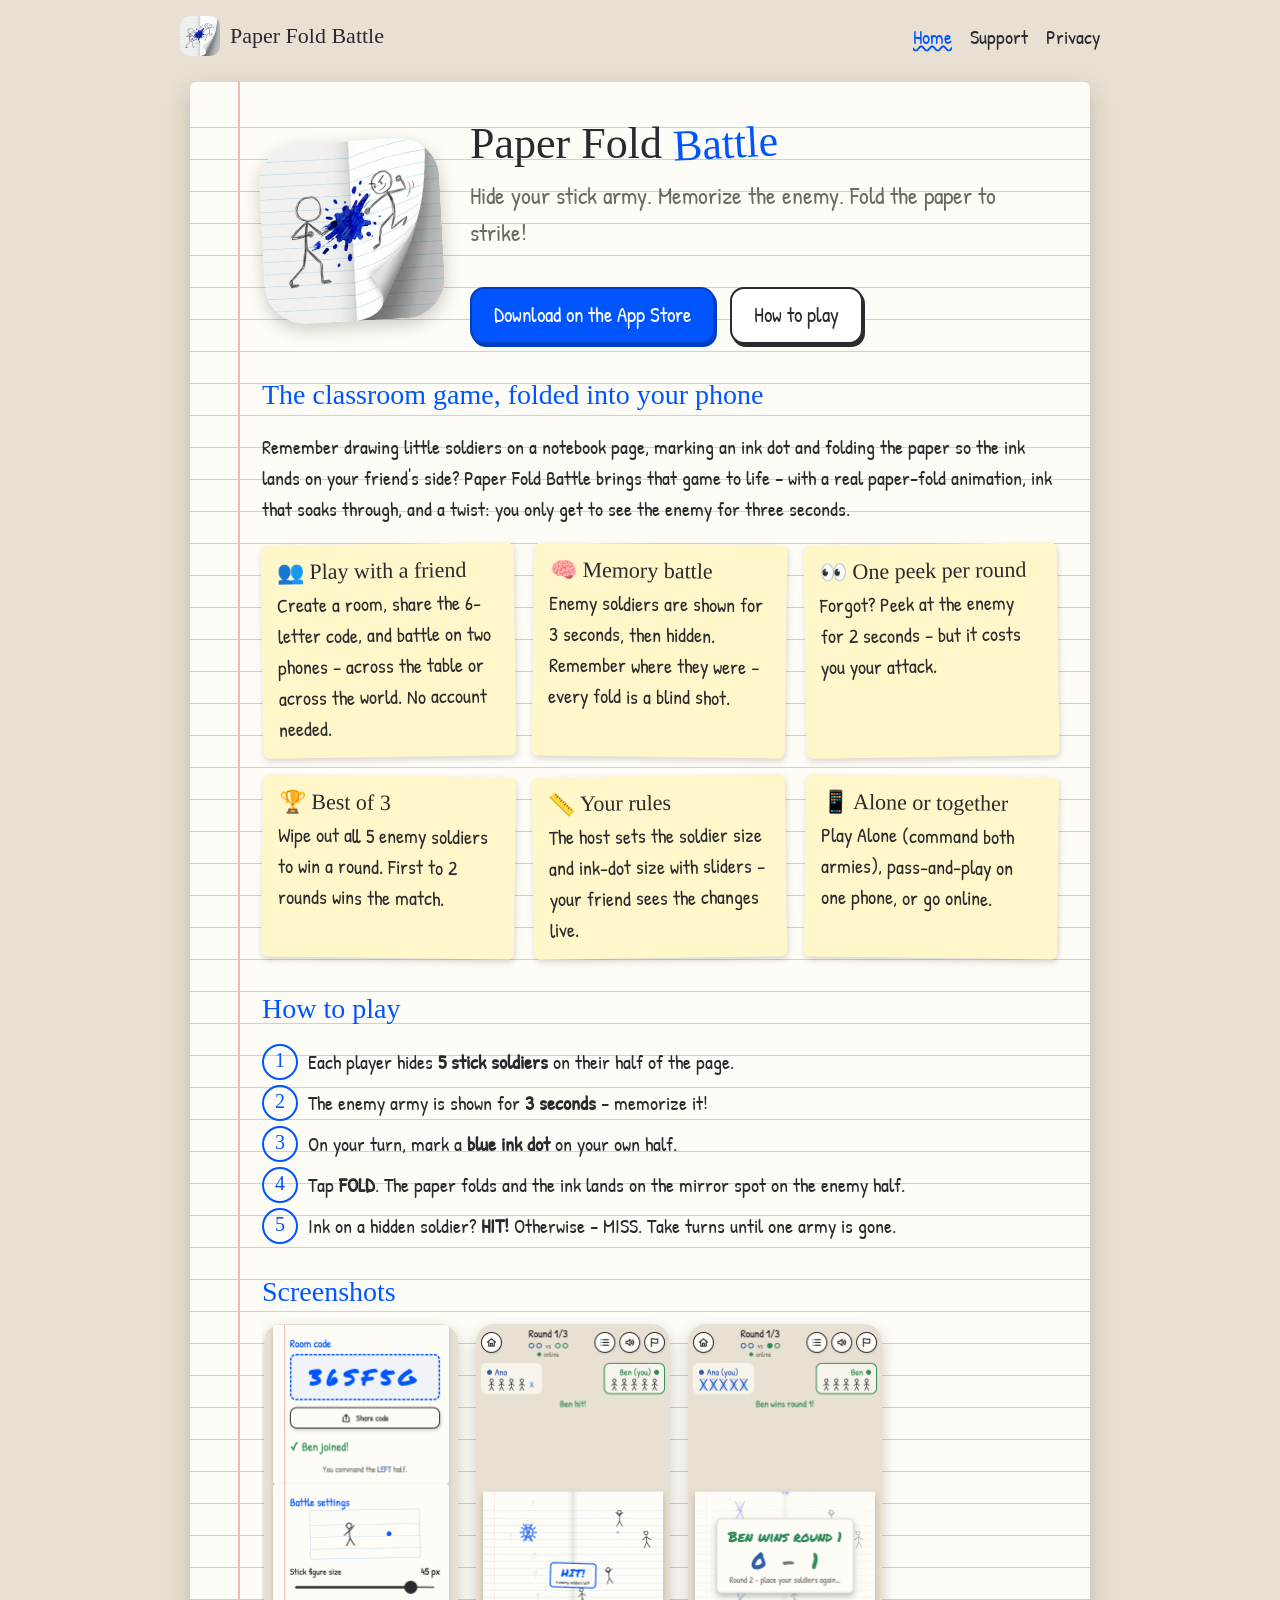
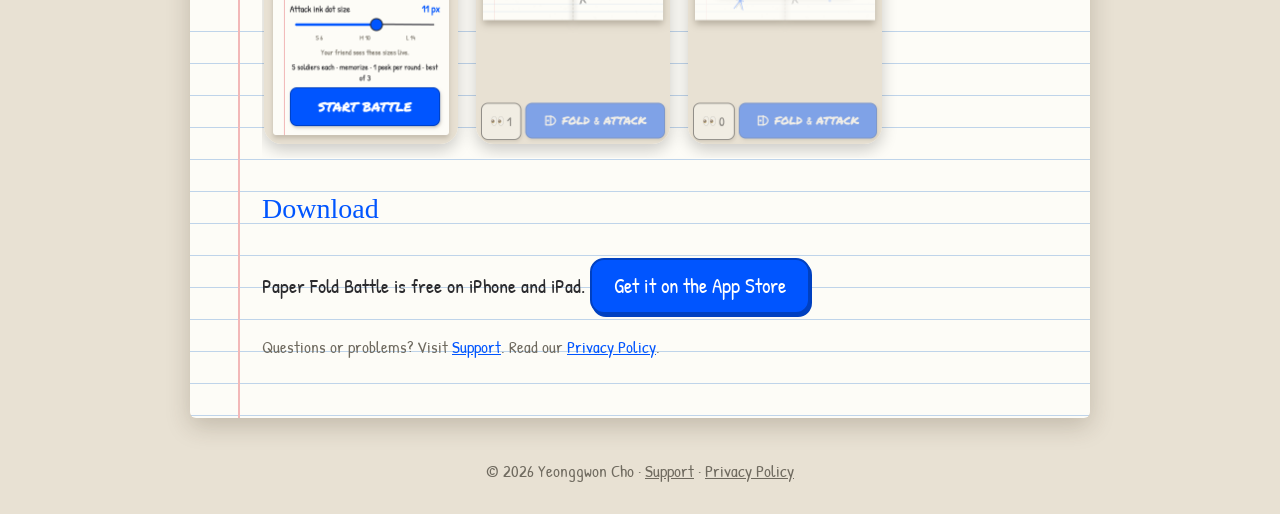
==== index.html @ 8d7d7742 "Paper Fold Battle website: home, support, privacy" ====
<!doctype html>
<html lang="en">
<head>
  <meta charset="utf-8" />
  <meta name="viewport" content="width=device-width, initial-scale=1" />
  <title>Paper Fold Battle – the notebook ink battle game</title>
  <meta name="description" content="Hide your stick army, memorize the enemy, then fold the paper to strike! Play alone, pass-and-play, or challenge a friend online with a room code." />
  <meta property="og:title" content="Paper Fold Battle" />
  <meta property="og:description" content="Mark. Fold. Splat! The notebook battle game – now on your phone." />
  <meta property="og:image" content="assets/icon-512.png" />
  <link rel="icon" href="assets/favicon.png" />
  <link rel="apple-touch-icon" href="assets/icon-512.png" />
  <link rel="stylesheet" href="style.css" />
</head>
<body>
  <nav class="nav">
    <a class="brand" href="index.html"><img src="assets/icon-512.png" alt="" />Paper Fold Battle</a>
    <a class="link" href="index.html" aria-current="page">Home</a>
    <a class="link" href="support.html">Support</a>
    <a class="link" href="privacy.html">Privacy</a>
  </nav>

  <main class="sheet">
    <section class="hero">
      <img class="icon" src="assets/icon-512.png" alt="Paper Fold Battle app icon: two stick figures and a blue ink splat on folded notebook paper" />
      <div>
        <h1>Paper Fold <span class="battle">Battle</span></h1>
        <p class="lead">Hide your stick army. Memorize the enemy. Fold the paper to strike!</p>
        <a class="btn primary" href="#download">Download on the App Store</a>
        <a class="btn" href="#how">How to play</a>
      </div>
    </section>

    <h2>The classroom game, folded into your phone</h2>
    <p>
      Remember drawing little soldiers on a notebook page, marking an ink dot and folding the paper
      so the ink lands on your friend's side? Paper Fold Battle brings that game to life – with a real
      paper-fold animation, ink that soaks through, and a twist: you only get to see the enemy for
      three seconds.
    </p>

    <div class="features">
      <div class="card">
        <h3>👥 Play with a friend</h3>
        <p>Create a room, share the 6-letter code, and battle on two phones – across the table or across the world. No account needed.</p>
      </div>
      <div class="card">
        <h3>🧠 Memory battle</h3>
        <p>Enemy soldiers are shown for 3 seconds, then hidden. Remember where they were – every fold is a blind shot.</p>
      </div>
      <div class="card">
        <h3>👀 One peek per round</h3>
        <p>Forgot? Peek at the enemy for 2 seconds – but it costs you your attack.</p>
      </div>
      <div class="card">
        <h3>🏆 Best of 3</h3>
        <p>Wipe out all 5 enemy soldiers to win a round. First to 2 rounds wins the match.</p>
      </div>
      <div class="card">
        <h3>📏 Your rules</h3>
        <p>The host sets the soldier size and ink-dot size with sliders – your friend sees the changes live.</p>
      </div>
      <div class="card">
        <h3>📱 Alone or together</h3>
        <p>Play Alone (command both armies), pass-and-play on one phone, or go online.</p>
      </div>
    </div>

    <h2 id="how">How to play</h2>
    <ol class="steps">
      <li>Each player hides <strong>5 stick soldiers</strong> on their half of the page.</li>
      <li>The enemy army is shown for <strong>3 seconds</strong> – memorize it!</li>
      <li>On your turn, mark a <strong>blue ink dot</strong> on your own half.</li>
      <li>Tap <strong>FOLD</strong>. The paper folds and the ink lands on the mirror spot on the enemy half.</li>
      <li>Ink on a hidden soldier? <strong>HIT!</strong> Otherwise – MISS. Take turns until one army is gone.</li>
    </ol>

    <h2>Screenshots</h2>
    <div class="shots">
      <img src="assets/shot-lobby.png" alt="Friend room with room code and size sliders" loading="lazy" />
      <img src="assets/shot-hit.png" alt="A blue ink hit crosses out an enemy soldier" loading="lazy" />
      <img src="assets/shot-round.png" alt="Round won banner" loading="lazy" />
    </div>

    <h2 id="download">Download</h2>
    <p>
      Paper Fold Battle is free on iPhone and iPad.
      <a class="btn primary" href="https://apps.apple.com/app/id6831756636">Get it on the App Store</a>
    </p>
    <p class="small">Questions or problems? Visit <a href="support.html">Support</a>. Read our <a href="privacy.html">Privacy Policy</a>.</p>
  </main>

  <footer>
    © 2026 Yeonggwon Cho · <a href="support.html">Support</a> · <a href="privacy.html">Privacy Policy</a>
  </footer>
</body>
</html>
---- style.css ----
/* Paper Fold Battle – notebook-paper style shared by every page. */
@import url('https://fonts.googleapis.com/css2?family=Patrick+Hand&family=Permanent+Marker&display=swap');

:root {
  --desk: #e8e1d3;
  --paper: #fdfcf7;
  --rule: #bfd4ea;
  --margin: #f2b8b8;
  --pencil: #2b2b2e;
  --muted: #6f6a5f;
  --ink: #0055ff;
  --ink-dark: #0040c0;
  --green: #2e8b57;
}

* { box-sizing: border-box; }

html { scroll-behavior: smooth; }

body {
  margin: 0;
  background: var(--desk);
  color: var(--pencil);
  font-family: 'Patrick Hand', 'Comic Sans MS', system-ui, sans-serif;
  font-size: 20px;
  line-height: 1.55;
}

a { color: var(--ink); }
a:hover { color: var(--ink-dark); }

/* ---------- top bar ---------- */
.nav {
  display: flex;
  align-items: center;
  gap: 18px;
  max-width: 960px;
  margin: 0 auto;
  padding: 16px 20px;
}
.nav .brand {
  display: flex;
  align-items: center;
  gap: 10px;
  font-family: 'Permanent Marker', cursive;
  font-size: 22px;
  color: var(--pencil);
  text-decoration: none;
  margin-right: auto;
}
.nav .brand img { width: 40px; height: 40px; border-radius: 10px; }
.nav a.link { text-decoration: none; color: var(--pencil); }
.nav a.link:hover, .nav a.link[aria-current='page'] { color: var(--ink); text-decoration: underline wavy; }

/* ---------- notebook sheet ---------- */
.sheet {
  position: relative;
  max-width: 900px;
  margin: 10px auto 40px;
  padding: 36px 32px 40px 72px;
  background-color: var(--paper);
  background-image: repeating-linear-gradient(to bottom, transparent 0, transparent 31px, var(--rule) 31px, var(--rule) 32px);
  background-position: 0 14px;
  border-radius: 6px;
  box-shadow: 0 8px 24px rgba(58, 47, 28, 0.22);
}
.sheet::before {
  content: '';
  position: absolute;
  top: 0;
  bottom: 0;
  left: 48px;
  width: 2px;
  background: var(--margin);
}

h1, h2, h3 { font-family: 'Permanent Marker', cursive; font-weight: normal; line-height: 1.2; }
h1 { font-size: 44px; margin: 0 0 6px; }
h2 { font-size: 28px; margin: 34px 0 8px; color: var(--ink); }
h3 { font-size: 22px; margin: 22px 0 4px; }
.lead { font-size: 24px; color: var(--muted); margin-top: 0; }
.small { font-size: 17px; color: var(--muted); }

/* ---------- hero ---------- */
.hero {
  display: grid;
  grid-template-columns: 180px 1fr;
  gap: 28px;
  align-items: center;
}
.hero img.icon {
  width: 180px;
  height: 180px;
  border-radius: 40px;
  box-shadow: 0 6px 18px rgba(0, 0, 0, 0.2);
  transform: rotate(-3deg);
}
.hero .battle { color: var(--ink); display: inline-block; transform: rotate(-3deg); }

.btn {
  display: inline-block;
  margin: 12px 10px 0 0;
  padding: 10px 22px;
  border: 2.5px solid var(--pencil);
  border-radius: 14px;
  background: #fff;
  color: var(--pencil);
  font-size: 21px;
  text-decoration: none;
  box-shadow: 2px 3px 0 var(--pencil);
}
.btn.primary { background: var(--ink); border-color: var(--ink-dark); color: #fff; box-shadow: 2px 3px 0 var(--ink-dark); }
.btn:hover { transform: translate(-1px, -1px); }

/* ---------- features ---------- */
.features { display: grid; grid-template-columns: repeat(auto-fit, minmax(240px, 1fr)); gap: 18px; margin-top: 10px; }
.card {
  background: #fff6c9;
  padding: 14px 16px;
  border-radius: 6px;
  box-shadow: 1px 3px 6px rgba(58, 47, 28, 0.18);
}
.card:nth-child(odd) { transform: rotate(-0.8deg); }
.card:nth-child(even) { transform: rotate(0.7deg); }
.card h3 { margin-top: 0; }
.card p { margin: 0; }

.steps { counter-reset: step; list-style: none; padding: 0; }
.steps li { counter-increment: step; margin: 10px 0; padding-left: 46px; position: relative; }
.steps li::before {
  content: counter(step);
  position: absolute;
  left: 0;
  top: -2px;
  width: 32px;
  height: 32px;
  border: 2.5px solid var(--ink);
  border-radius: 50%;
  color: var(--ink);
  text-align: center;
  line-height: 28px;
  font-family: 'Permanent Marker', cursive;
}

.shots { display: flex; gap: 18px; overflow-x: auto; padding: 8px 2px 14px; }
.shots img { height: 420px; border-radius: 18px; box-shadow: 0 6px 16px rgba(0, 0, 0, 0.2); }

/* ---------- FAQ ---------- */
details {
  background: #fff;
  border: 2px solid #ddd5c3;
  border-radius: 10px;
  padding: 10px 14px;
  margin: 10px 0;
}
summary { cursor: pointer; font-size: 21px; }
details[open] summary { color: var(--ink); margin-bottom: 6px; }

.contact {
  border: 3px dashed var(--ink);
  border-radius: 12px;
  padding: 14px 18px;
  background: rgba(0, 85, 255, 0.04);
}

table { border-collapse: collapse; width: 100%; font-size: 18px; background: #fff; }
th, td { border: 1px solid #ddd5c3; padding: 8px 10px; text-align: left; vertical-align: top; }
th { background: #f4efe2; }

footer { text-align: center; padding: 0 20px 30px; font-size: 17px; color: var(--muted); }
footer a { color: var(--muted); }

@media (max-width: 640px) {
  body { font-size: 18px; }
  .sheet { padding: 26px 18px 30px 46px; margin: 6px 8px 30px; }
  .sheet::before { left: 30px; }
  .hero { grid-template-columns: 1fr; text-align: center; }
  .hero img.icon { margin: 0 auto; width: 140px; height: 140px; border-radius: 32px; }
  h1 { font-size: 36px; }
  .nav { flex-wrap: wrap; }
  .shots img { height: 340px; }
  .table-wrap { overflow-x: auto; }
}
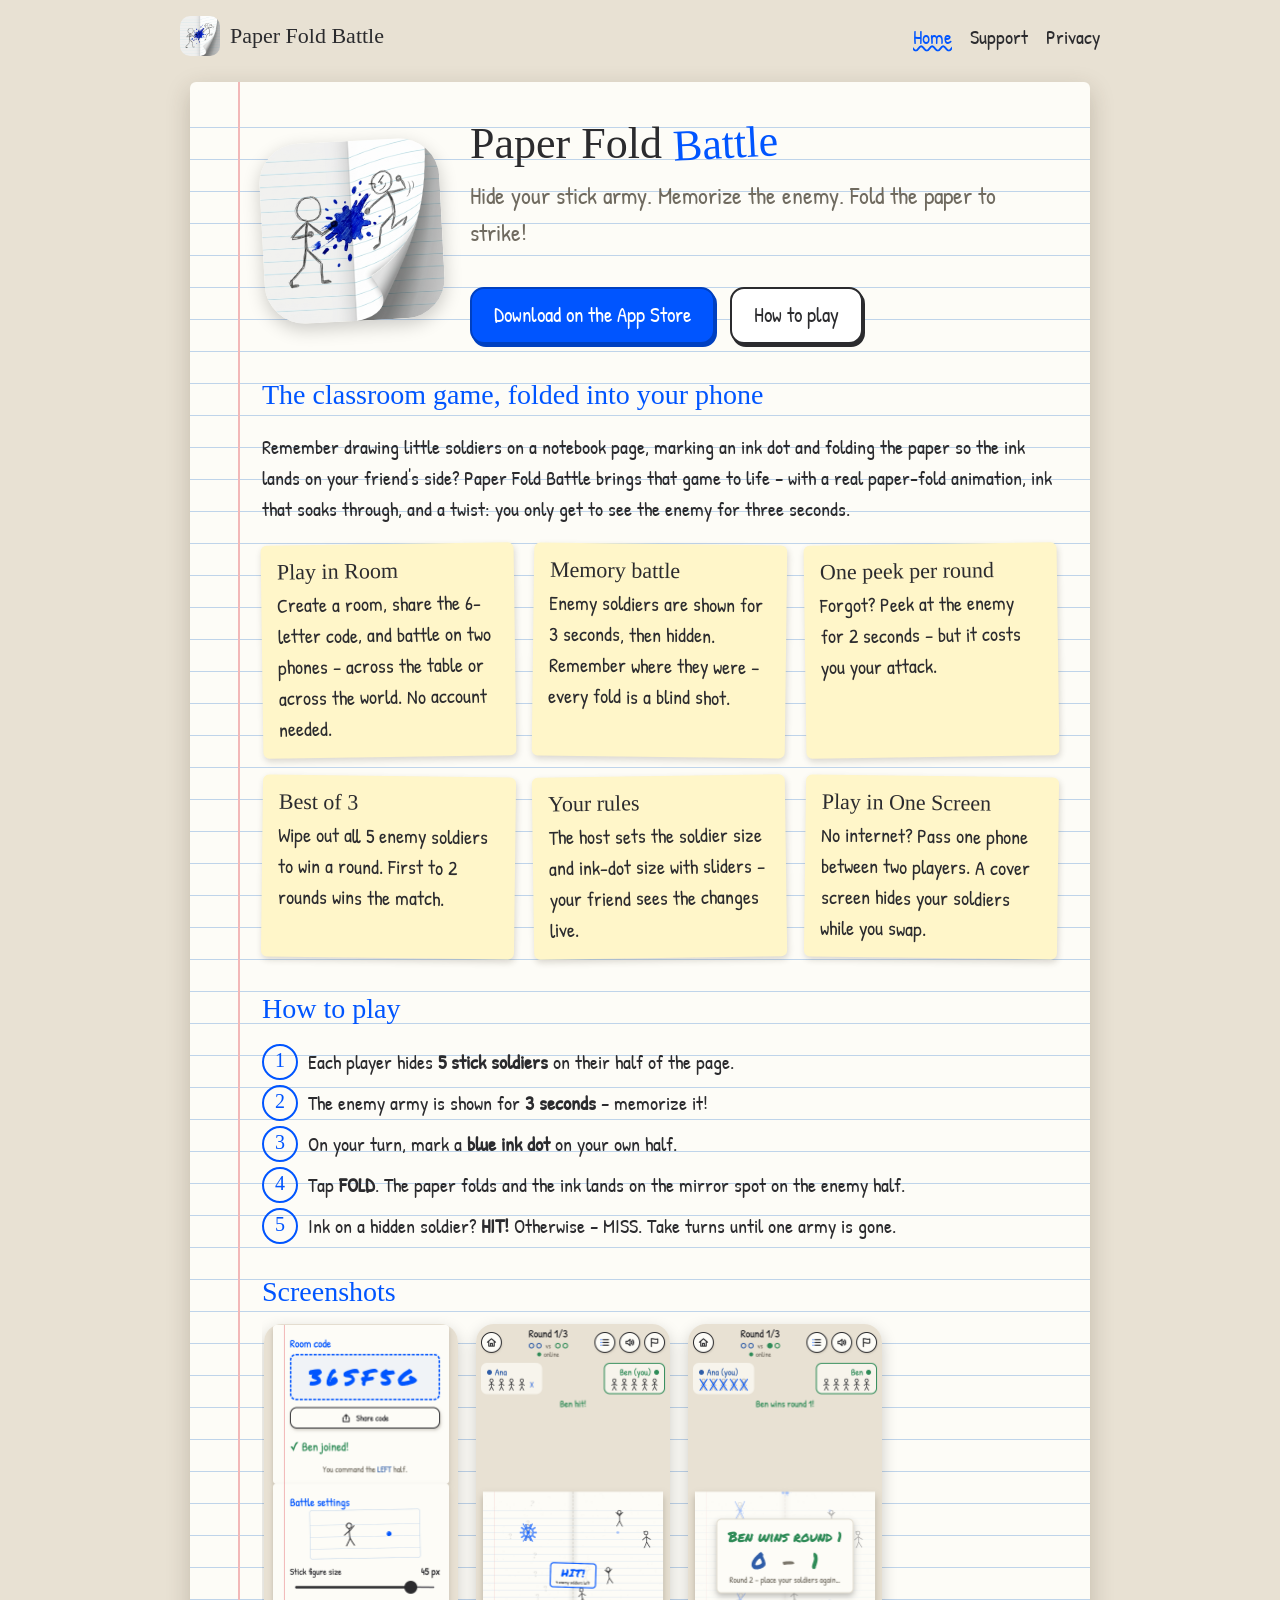
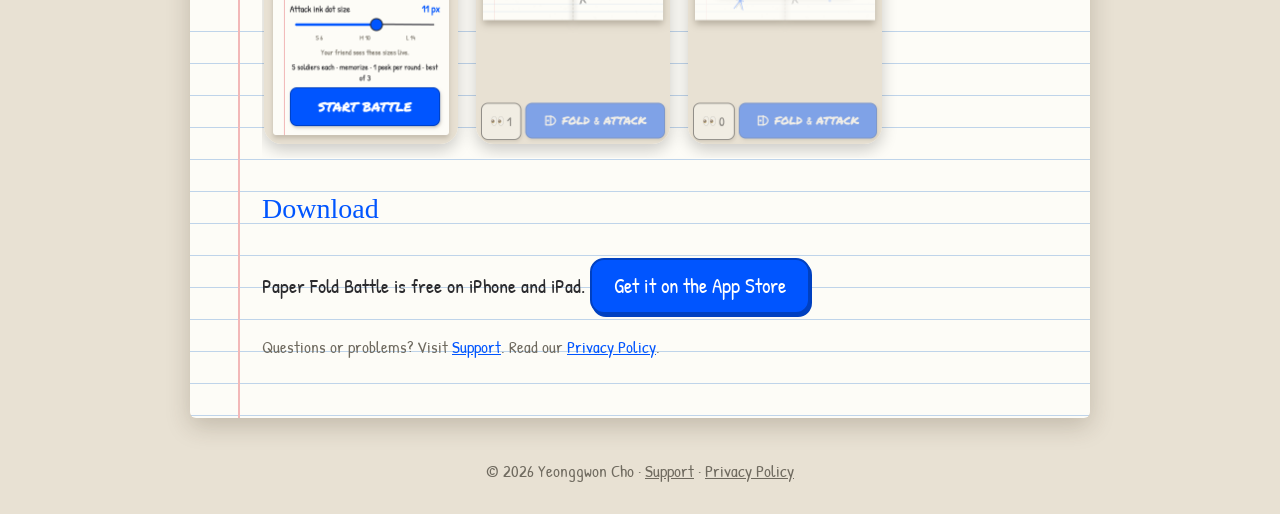
==== commit 60471bbe: "Remove emoji; use Play in Room / Play in One Screen names" ====
--- a/index.html
+++ b/index.html
@@ -4,7 +4,7 @@
   <meta charset="utf-8" />
   <meta name="viewport" content="width=device-width, initial-scale=1" />
   <title>Paper Fold Battle – the notebook ink battle game</title>
-  <meta name="description" content="Hide your stick army, memorize the enemy, then fold the paper to strike! Play alone, pass-and-play, or challenge a friend online with a room code." />
+  <meta name="description" content="Hide your stick army, memorize the enemy, then fold the paper to strike! Play on one screen or challenge a friend online with a room code." />
   <meta property="og:title" content="Paper Fold Battle" />
   <meta property="og:description" content="Mark. Fold. Splat! The notebook battle game – now on your phone." />
   <meta property="og:image" content="assets/icon-512.png" />
@@ -41,28 +41,28 @@
 
     <div class="features">
       <div class="card">
-        <h3>👥 Play with a friend</h3>
+        <h3>Play in Room</h3>
         <p>Create a room, share the 6-letter code, and battle on two phones – across the table or across the world. No account needed.</p>
       </div>
       <div class="card">
-        <h3>🧠 Memory battle</h3>
+        <h3>Memory battle</h3>
         <p>Enemy soldiers are shown for 3 seconds, then hidden. Remember where they were – every fold is a blind shot.</p>
       </div>
       <div class="card">
-        <h3>👀 One peek per round</h3>
+        <h3>One peek per round</h3>
         <p>Forgot? Peek at the enemy for 2 seconds – but it costs you your attack.</p>
       </div>
       <div class="card">
-        <h3>🏆 Best of 3</h3>
+        <h3>Best of 3</h3>
         <p>Wipe out all 5 enemy soldiers to win a round. First to 2 rounds wins the match.</p>
       </div>
       <div class="card">
-        <h3>📏 Your rules</h3>
+        <h3>Your rules</h3>
         <p>The host sets the soldier size and ink-dot size with sliders – your friend sees the changes live.</p>
       </div>
       <div class="card">
-        <h3>📱 Alone or together</h3>
-        <p>Play Alone (command both armies), pass-and-play on one phone, or go online.</p>
+        <h3>Play in One Screen</h3>
+        <p>No internet? Pass one phone between two players. A cover screen hides your soldiers while you swap.</p>
       </div>
     </div>
 
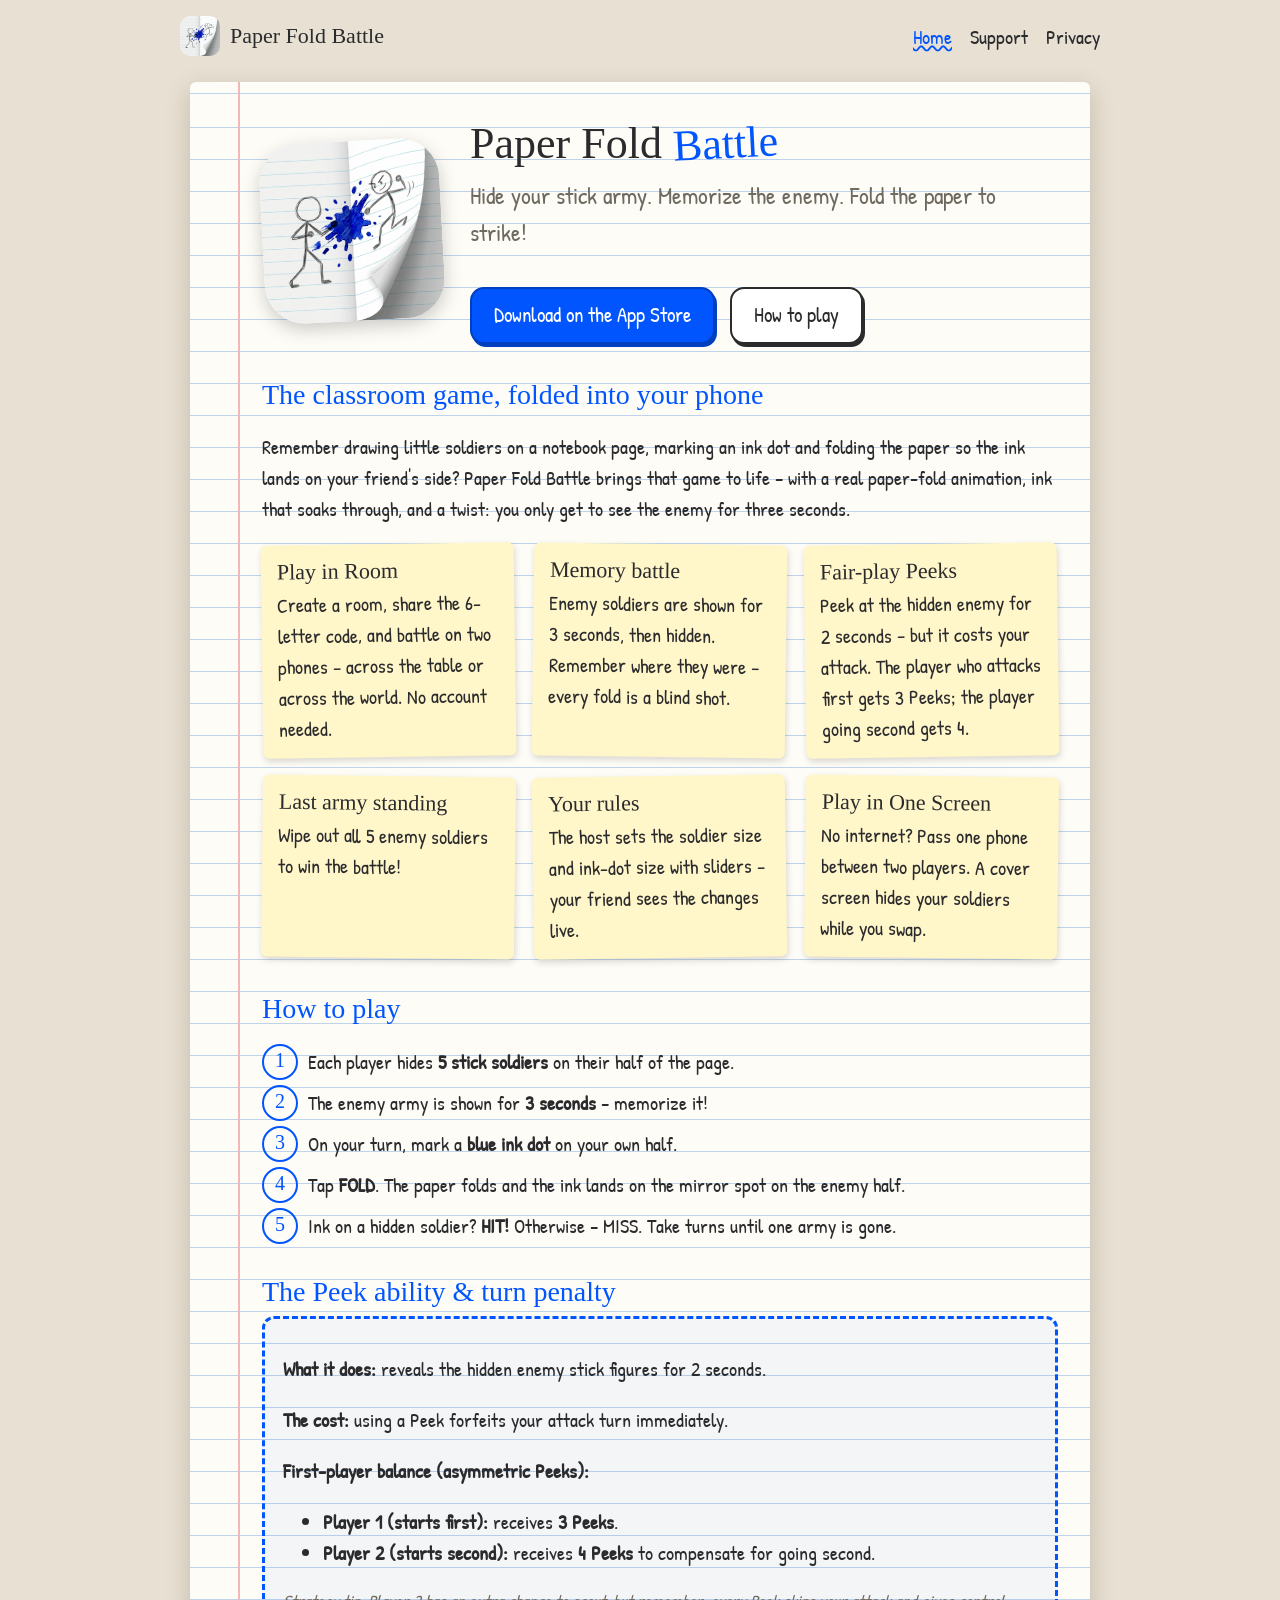
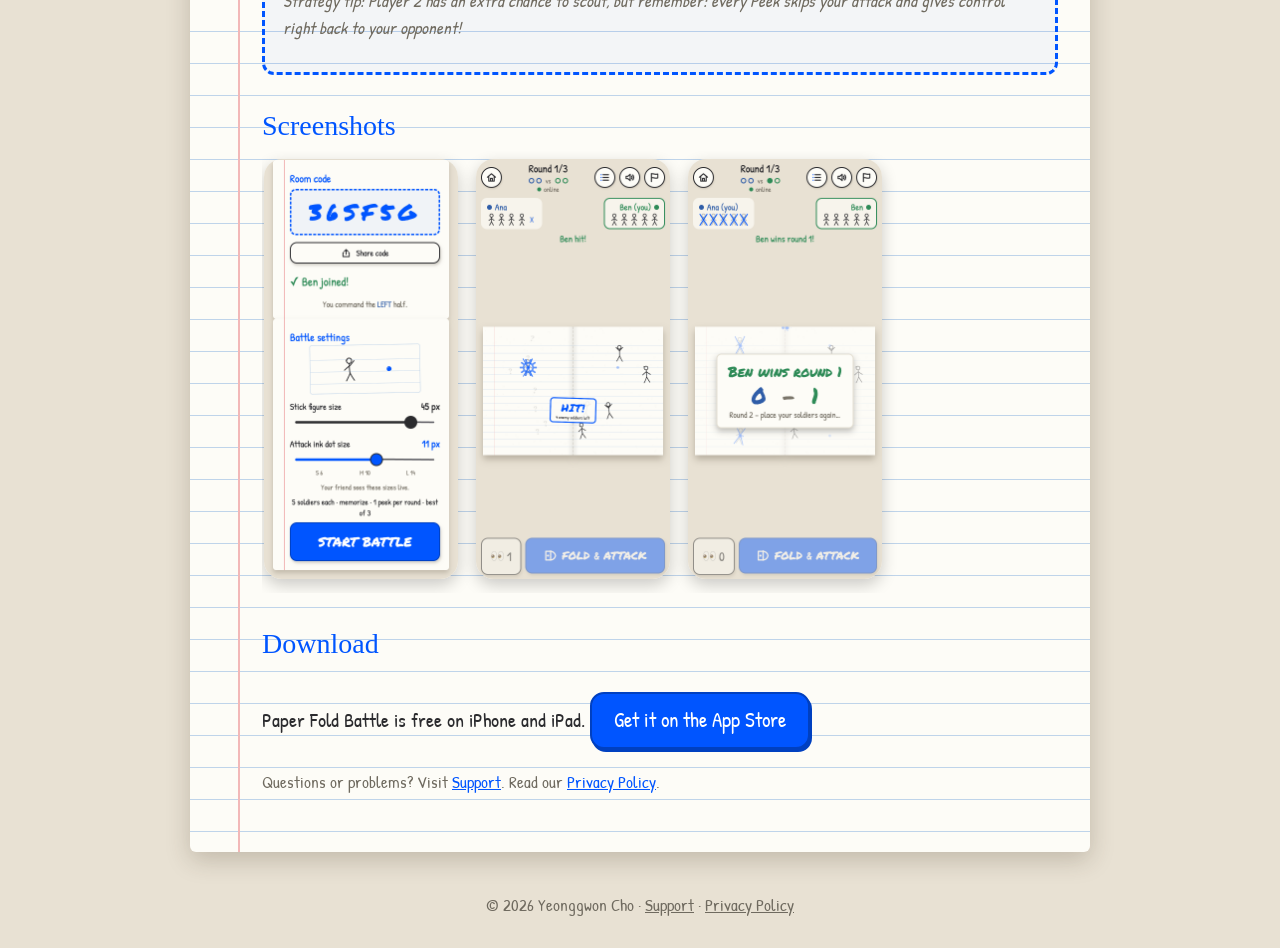
==== commit df6dced2: "Asymmetric peeks (3 first / 4 second), single-round battles" ====
--- a/index.html
+++ b/index.html
@@ -49,12 +49,12 @@
         <p>Enemy soldiers are shown for 3 seconds, then hidden. Remember where they were – every fold is a blind shot.</p>
       </div>
       <div class="card">
-        <h3>One peek per round</h3>
-        <p>Forgot? Peek at the enemy for 2 seconds – but it costs you your attack.</p>
+        <h3>Fair-play Peeks</h3>
+        <p>Peek at the hidden enemy for 2 seconds – but it costs your attack. The player who attacks first gets 3 Peeks; the player going second gets 4.</p>
       </div>
       <div class="card">
-        <h3>Best of 3</h3>
-        <p>Wipe out all 5 enemy soldiers to win a round. First to 2 rounds wins the match.</p>
+        <h3>Last army standing</h3>
+        <p>Wipe out all 5 enemy soldiers to win the battle!</p>
       </div>
       <div class="card">
         <h3>Your rules</h3>
@@ -74,6 +74,18 @@
       <li>Tap <strong>FOLD</strong>. The paper folds and the ink lands on the mirror spot on the enemy half.</li>
       <li>Ink on a hidden soldier? <strong>HIT!</strong> Otherwise – MISS. Take turns until one army is gone.</li>
     </ol>
+
+    <h2 id="peek">The Peek ability &amp; turn penalty</h2>
+    <div class="contact">
+      <p><strong>What it does:</strong> reveals the hidden enemy stick figures for 2 seconds.</p>
+      <p><strong>The cost:</strong> using a Peek forfeits your attack turn immediately.</p>
+      <p><strong>First-player balance (asymmetric Peeks):</strong></p>
+      <ul>
+        <li><strong>Player 1 (starts first):</strong> receives <strong>3 Peeks</strong>.</li>
+        <li><strong>Player 2 (starts second):</strong> receives <strong>4 Peeks</strong> to compensate for going second.</li>
+      </ul>
+      <p class="small"><em>Strategy tip: Player 2 has an extra chance to scout, but remember: every Peek skips your attack and gives control right back to your opponent!</em></p>
+    </div>
 
     <h2>Screenshots</h2>
     <div class="shots">
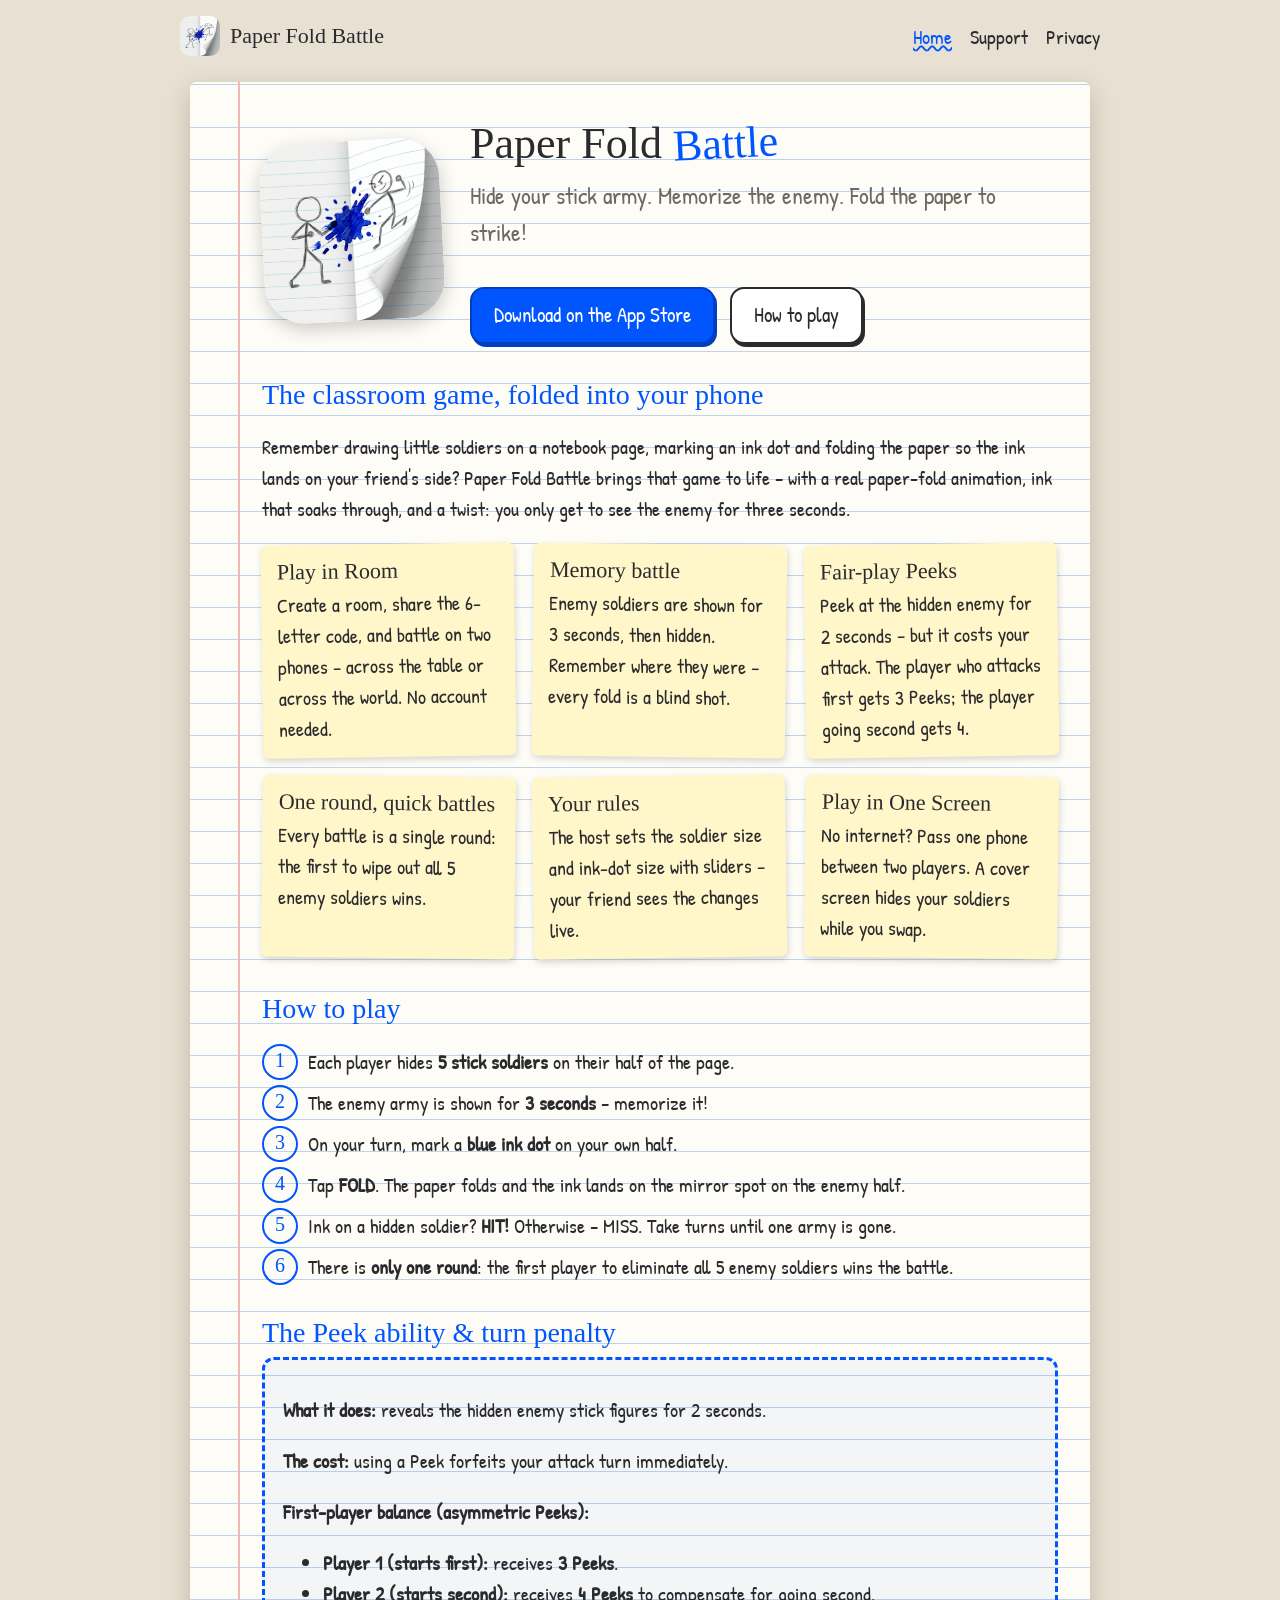
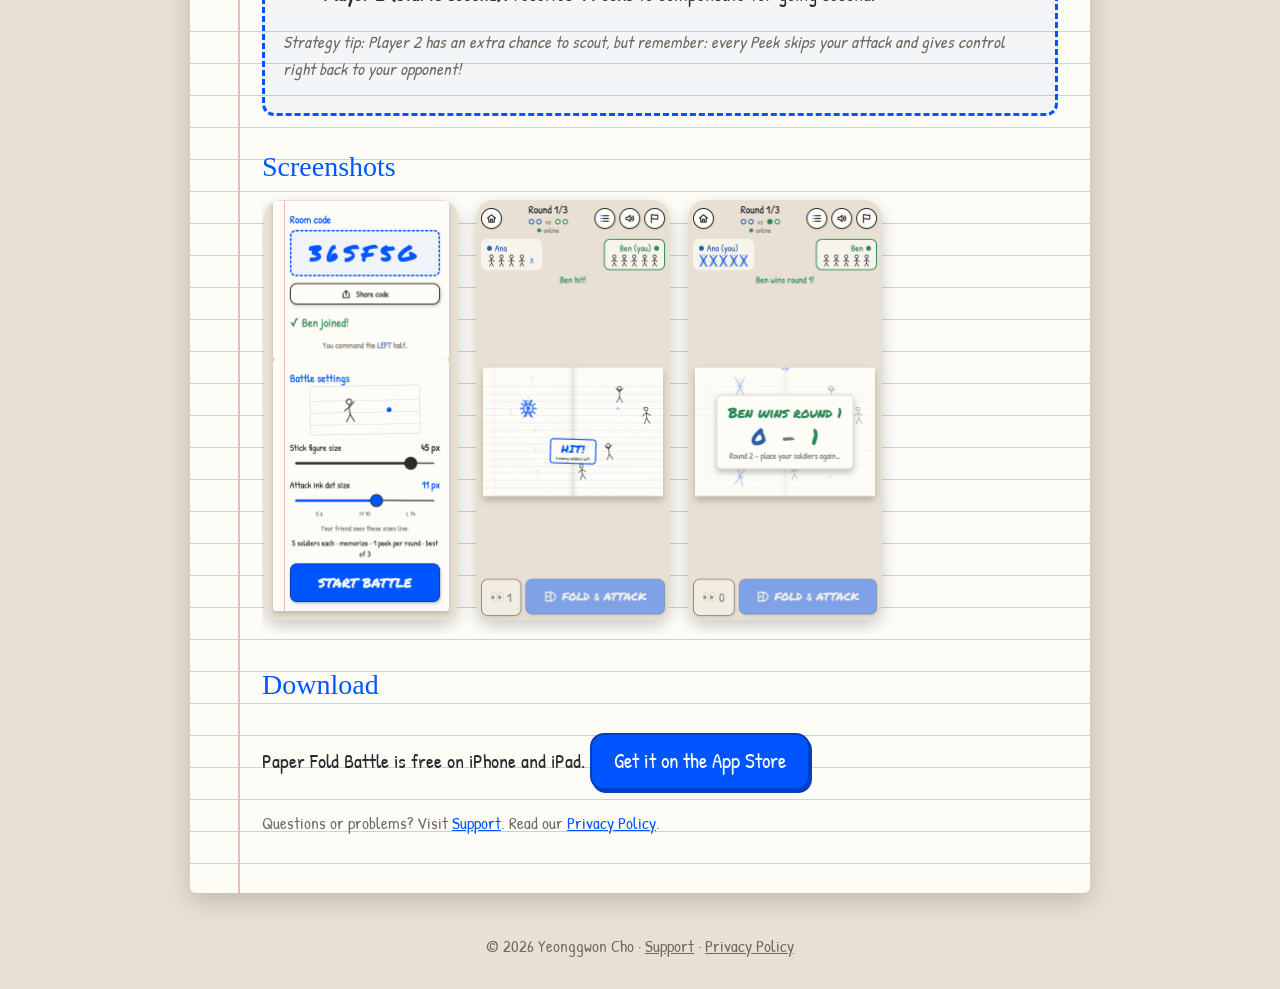
==== commit 03cad902: "Single-round rule on website" ====
--- a/index.html
+++ b/index.html
@@ -53,8 +53,8 @@
         <p>Peek at the hidden enemy for 2 seconds – but it costs your attack. The player who attacks first gets 3 Peeks; the player going second gets 4.</p>
       </div>
       <div class="card">
-        <h3>Last army standing</h3>
-        <p>Wipe out all 5 enemy soldiers to win the battle!</p>
+        <h3>One round, quick battles</h3>
+        <p>Every battle is a single round: the first to wipe out all 5 enemy soldiers wins.</p>
       </div>
       <div class="card">
         <h3>Your rules</h3>
@@ -73,6 +73,7 @@
       <li>On your turn, mark a <strong>blue ink dot</strong> on your own half.</li>
       <li>Tap <strong>FOLD</strong>. The paper folds and the ink lands on the mirror spot on the enemy half.</li>
       <li>Ink on a hidden soldier? <strong>HIT!</strong> Otherwise – MISS. Take turns until one army is gone.</li>
+      <li>There is <strong>only one round</strong>: the first player to eliminate all 5 enemy soldiers wins the battle.</li>
     </ol>
 
     <h2 id="peek">The Peek ability &amp; turn penalty</h2>
@@ -91,7 +92,7 @@
     <div class="shots">
       <img src="assets/shot-lobby.png" alt="Friend room with room code and size sliders" loading="lazy" />
       <img src="assets/shot-hit.png" alt="A blue ink hit crosses out an enemy soldier" loading="lazy" />
-      <img src="assets/shot-round.png" alt="Round won banner" loading="lazy" />
+      <img src="assets/shot-round.png" alt="Battle won banner" loading="lazy" />
     </div>
 
     <h2 id="download">Download</h2>
